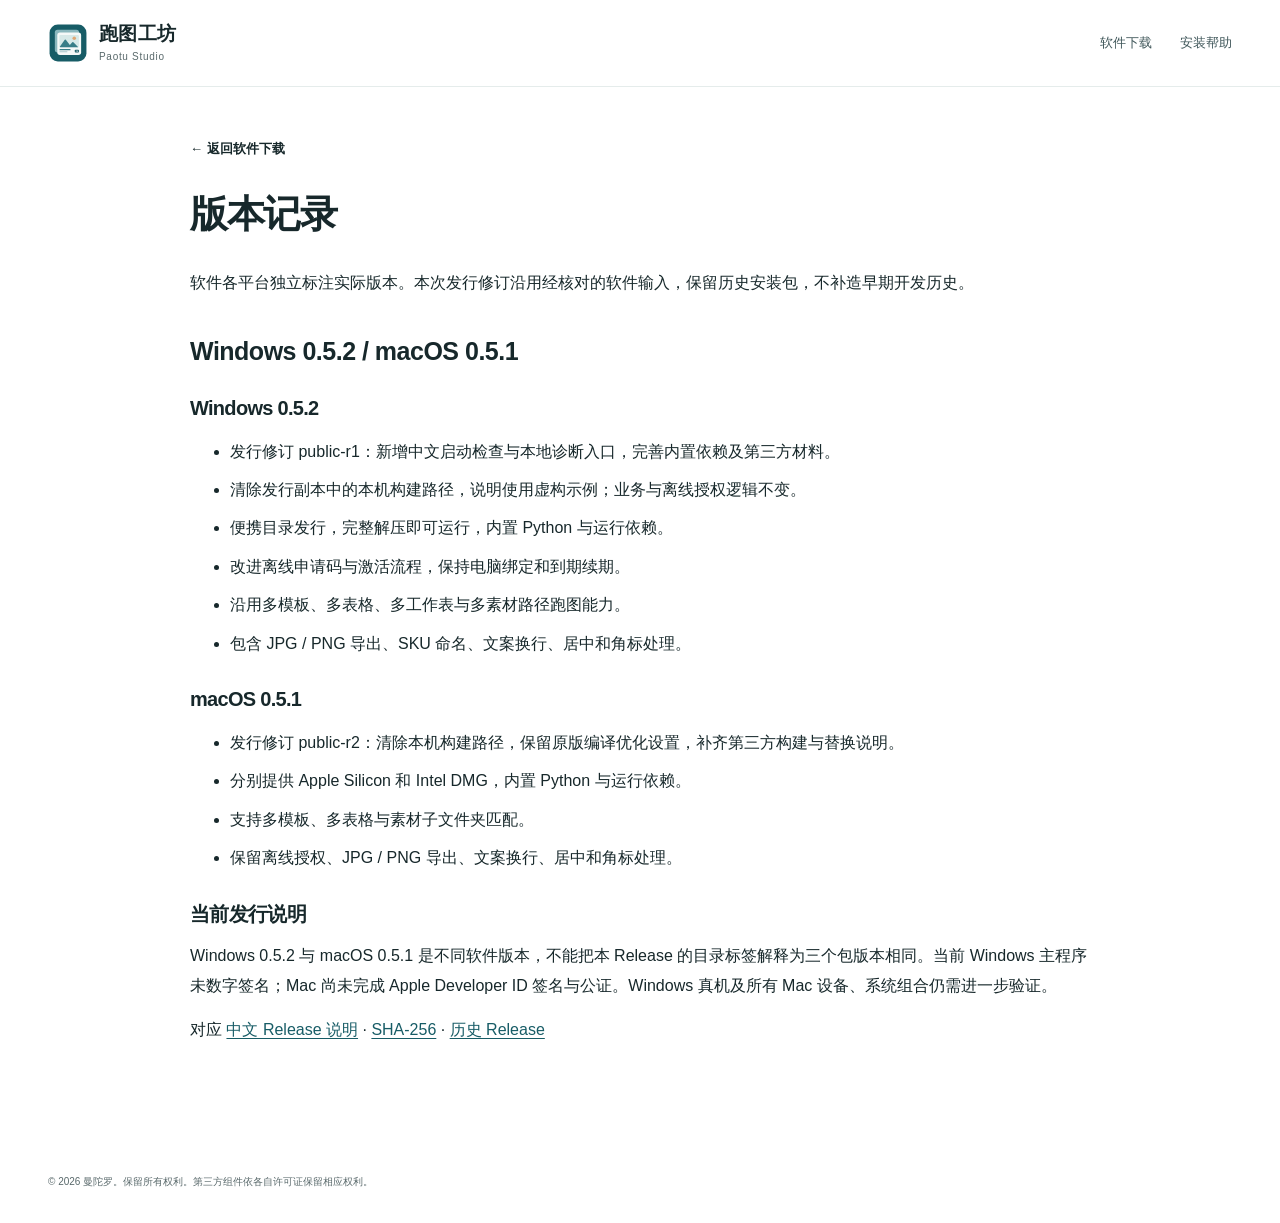
==== CHANGELOG.html @ bf4337fe "建立跑图工坊公开下载页与安装说明，记录各平台实际发行版本" ====
<!doctype html>
<html lang="zh-CN"><head><meta charset="UTF-8"><meta name="viewport" content="width=device-width, initial-scale=1"><title>版本记录 · 跑图工坊</title><link rel="icon" href="assets/logo.svg" type="image/svg+xml"><link rel="stylesheet" href="styles.css"><script src="app.js" defer></script></head>
<body><div class="preview-banner" id="preview-banner" hidden>本地发布预览 · 安装包下载入口待确认发布后上线。</div><a class="skip-link" href="#main">跳转到主要内容</a><header class="site-header"><div class="container header-inner"><a class="brand" href="index.html"><img src="assets/logo.svg" width="40" height="40" alt=""><span>跑图工坊 <small>Paotu Studio</small></span></a><nav aria-label="主导航"><a href="index.html#downloads">软件下载</a><a href="INSTALL.html">安装帮助</a></nav></div></header><main class="container document-page" id="main"><a class="text-link" href="index.html">← 返回软件下载</a><article><h1>版本记录</h1>
<p>软件各平台独立标注实际版本。本次发行修订沿用经核对的软件输入，保留历史安装包，不补造早期开发历史。</p>
<h2>Windows 0.5.2 / macOS 0.5.1</h2>
<h3>Windows 0.5.2</h3>
<ul>
<li>发行修订 public-r1：新增中文启动检查与本地诊断入口，完善内置依赖及第三方材料。</li>
<li>清除发行副本中的本机构建路径，说明使用虚构示例；业务与离线授权逻辑不变。</li>
<li>便携目录发行，完整解压即可运行，内置 Python 与运行依赖。</li>
<li>改进离线申请码与激活流程，保持电脑绑定和到期续期。</li>
<li>沿用多模板、多表格、多工作表与多素材路径跑图能力。</li>
<li>包含 JPG / PNG 导出、SKU 命名、文案换行、居中和角标处理。</li>
</ul>
<h3>macOS 0.5.1</h3>
<ul>
<li>发行修订 public-r2：清除本机构建路径，保留原版编译优化设置，补齐第三方构建与替换说明。</li>
<li>分别提供 Apple Silicon 和 Intel DMG，内置 Python 与运行依赖。</li>
<li>支持多模板、多表格与素材子文件夹匹配。</li>
<li>保留离线授权、JPG / PNG 导出、文案换行、居中和角标处理。</li>
</ul>
<h3>当前发行说明</h3>
<p>Windows 0.5.2 与 macOS 0.5.1 是不同软件版本，不能把本 Release 的目录标签解释为三个包版本相同。当前 Windows 主程序未数字签名；Mac 尚未完成 Apple Developer ID 签名与公证。Windows 真机及所有 Mac 设备、系统组合仍需进一步验证。</p>
<p>对应 <a href="release-notes/v0.5.2.md">中文 Release 说明</a> · <a href="checksums/v0.5.2-SHA256SUMS.txt">SHA-256</a> · <a href="https://github.com/zhangyj19841123-star/paotu-studio-downloads/releases">历史 Release</a></p></article></main><footer class="site-footer container"><p>© 2026 曼陀罗。保留所有权利。第三方组件依各自许可证保留相应权利。</p></footer></body></html>
---- styles.css ----
:root{color-scheme:light;--brand:#175c66;--brand-dark:#10464f;--ink:#17282b;--muted:#59696b;--line:#dbe4e3;--surface:#f4f7f6;--white:#fff;--soft:#e8f1ef;--radius:20px;--shadow:0 24px 80px rgba(24,66,67,.07)}
*{box-sizing:border-box}html{scroll-behavior:smooth;scroll-padding-top:104px}body{margin:0;font-family:-apple-system,BlinkMacSystemFont,"Segoe UI","PingFang SC","Hiragino Sans GB","Microsoft YaHei",sans-serif;color:var(--ink);background:var(--white);font-size:15px;line-height:1.7;-webkit-font-smoothing:antialiased}a{color:inherit;text-decoration:none}button,a,summary{-webkit-tap-highlight-color:transparent}a:focus-visible,summary:focus-visible{outline:3px solid #bd741f;outline-offset:5px;border-radius:4px}img,svg{display:block}button,input{font:inherit}h1,h2,h3,p{margin:0}h1,h2,h3{line-height:1.25;letter-spacing:-.035em}h1{font-size:clamp(48px,5.7vw,78px);font-weight:650}h2{font-size:clamp(29px,3.4vw,43px);font-weight:600}h3{font-weight:600}.container{width:min(1184px,calc(100% - 80px));margin-inline:auto}.skip-link{position:fixed;top:-70px;left:16px;z-index:99;padding:12px 20px;background:var(--brand);color:#fff}.skip-link:focus{top:12px}.preview-banner{background:#fff3d8;color:#694700;text-align:center;padding:9px 16px;font-size:13px}.preview-banner[hidden]{display:none}.site-header{background:rgba(255,255,255,.94);border-bottom:1px solid rgba(219,228,227,.7);position:sticky;top:0;z-index:10;backdrop-filter:blur(16px)}.header-inner{min-height:86px;display:flex;align-items:center;gap:32px}.brand{display:inline-flex;align-items:center;gap:11px;white-space:nowrap}.brand>span{font-size:19px;line-height:1.2;font-weight:650;letter-spacing:.02em}.brand small{display:block;font-size:10px;letter-spacing:.07em;font-weight:500;color:var(--muted);margin-top:5px}.header-inner nav{display:flex;gap:28px;margin-left:auto;font-size:13px;font-weight:500;color:#41585b}.header-inner nav a:hover,.text-link:hover,.file-meta a:hover,.footer-main a:hover{color:var(--brand);text-decoration:underline;text-underline-offset:5px}.header-download{font-size:13px;font-weight:600;border:1px solid var(--line);border-radius:999px;padding:9px 17px;display:flex;gap:20px;align-items:center}.header-download:hover{background:var(--soft);border-color:#afc7c7}.hero{display:grid;grid-template-columns:1fr 1.06fr;align-items:center;gap:56px;padding-block:100px 104px}.eyebrow{color:var(--brand);font-size:12px;letter-spacing:.12em;font-weight:650;margin-bottom:18px}.hero .eyebrow{display:flex;align-items:center;gap:8px}.status-dot{width:6px;height:6px;display:inline-block;background:var(--brand);border-radius:50%;flex-shrink:0}.hero-description{font-size:17px;line-height:1.9;margin-top:28px;color:var(--muted)}.hero-actions{display:flex;align-items:center;gap:26px;margin-top:30px}.button{display:inline-flex;align-items:center;justify-content:center;gap:26px;border-radius:10px;padding:14px 23px;font-size:14px;font-weight:600;min-height:50px;transition:background .15s,transform .15s}.button:hover{transform:translateY(-1px)}.primary{background:var(--brand);color:#fff}.primary:hover{background:var(--brand-dark)}.secondary{background:var(--soft);color:var(--brand)}.secondary:hover{background:#dce9e6}.text-link{font-size:13px;font-weight:600;display:inline-flex;gap:12px;align-items:center}.hero-footnote{font-size:11px;color:var(--muted);margin-top:23px}.workflow-visual{background:#fbfcfa;border-radius:24px;border:1px solid var(--line);box-shadow:var(--shadow);overflow:hidden;transform:rotate(-1deg)}.visual-top{height:56px;border-bottom:1px solid var(--line);display:flex;align-items:center;gap:14px;padding:0 22px;color:var(--muted);font-size:11px}.visual-dots{display:flex;gap:5px}.visual-dots i{width:6px;height:6px;background:#cdd8d4;border-radius:50%}.visual-badge{margin-left:auto;border:1px solid var(--line);border-radius:99px;padding:2px 8px;font-size:9px}.visual-board{position:relative;display:flex;align-items:center;gap:12px;min-height:285px;padding:30px 24px;background-image:radial-gradient(#cfdcd7 1px,transparent 1px);background-size:17px 17px}.source-stack{width:43%;z-index:1}.source-card{background:#fff;border:1px solid #dce5e0;box-shadow:0 4px 12px #203d3a05;display:flex;align-items:center;gap:9px;padding:13px 11px;border-radius:10px;margin:12px 0}.source-card strong{font-size:12px;font-weight:600;display:block}.source-card small{font-size:8px;color:var(--muted);white-space:nowrap;display:block;margin-top:2px}.source-icon{font-size:8px;font-weight:700;width:30px;height:34px;border-radius:5px;background:#eaf0f5;color:#395d74;display:flex;align-items:center;justify-content:center;flex-shrink:0}.sheet-source .source-icon{background:#e8f2e8;color:#426f4d}.asset-source .source-icon{background:#f6eee2;color:#91703e}.source-check{color:var(--brand);font-size:10px;margin-left:auto}.flow-connector{display:flex;align-items:center;flex:1;color:var(--brand)}.flow-connector span{height:1px;width:100%;background:#9fbab2}.flow-connector b{font-size:20px;font-weight:400;margin:0 1px}.output-stack{height:223px;width:39%;position:relative;margin-right:10px}.product-output{position:absolute;width:100%;height:100%;border-radius:9px;border:1px solid #cddcd3;box-shadow:0 7px 18px #1a413415}.output-back{background:#e2ebe0;transform:rotate(8deg) translate(8px,-3px)}.output-middle{background:#f0f1dd;transform:rotate(-4deg) translate(-6px,2px)}.output-front{background:linear-gradient(135deg,#f9f9e9,#eff1de);padding:14px 13px;transform:rotate(1deg);overflow:hidden}.example-label{font-size:7px;letter-spacing:.06em;color:#63756a}.sample-heading{margin-top:11px;position:relative;z-index:2}.sample-heading>span{display:block;font-size:20px;font-weight:650;letter-spacing:-.05em;color:#28473e;white-space:nowrap}.sample-heading>small{display:block;font-size:11px;letter-spacing:.24em;margin-top:3px;color:#617a69}.product-bottle{position:absolute;right:23px;bottom:31px;width:66px;height:92px;border-radius:7px 7px 13px 13px;background:linear-gradient(90deg,#d0ddd0,#edf4e5 32%,#d8e4d2 75%,#c7d7c4);border:1px solid #abbcac;box-shadow:14px 13px 18px #27402d1a;transform:rotate(8deg)}.product-bottle>i{position:absolute;height:23px;background:linear-gradient(90deg,#335e4b,#63866a 40%,#305542);left:9px;right:9px;top:-23px;border-radius:5px 5px 0 0;border:1px solid #45634c}.product-bottle>div{font-size:7px;text-align:center;padding:28px 0;color:#43614d;line-height:1.3}.product-bottle b,.product-bottle small{display:block;font-size:6px;font-weight:500}.product-bottle small{font-size:4px;margin-top:6px;letter-spacing:1px}.sample-bottom{position:absolute;bottom:11px;left:12px;right:12px;border-top:1px solid #c9d3be;padding-top:6px;display:flex;justify-content:space-between;font-size:6px;color:#6c7d67;letter-spacing:.07em}.visual-bottom{padding:14px 22px;border-top:1px solid var(--line);display:flex;align-items:center;gap:7px;font-size:9px;color:var(--muted);background:#fff}.visual-bottom>span:last-child{margin-left:auto;color:var(--brand);white-space:nowrap}.workflow-section{padding-block:86px;background:var(--surface);border-top:1px solid #e9efed;border-bottom:1px solid #e9efed}.section-heading{max-width:680px}.section-heading>p:last-child{font-size:15px;color:var(--muted);margin-top:18px}.steps{display:grid;grid-template-columns:repeat(3,1fr);gap:44px;padding:0;margin:48px 0 0;list-style:none;counter-reset:steps}.steps li{border-top:1px solid #cbd9d4;padding-top:18px}.step-number{color:#748b84;font-size:11px;font-weight:600}.steps h3{font-size:20px;margin-top:18px}.steps p{font-size:14px;line-height:1.9;color:var(--muted);margin-top:13px;max-width:290px}.detail-strip{margin-top:51px;padding-top:30px;border-top:1px solid var(--line);display:grid;grid-template-columns:repeat(3,1fr);gap:30px}.detail-strip>div{display:flex;gap:14px;align-items:flex-start}.detail-symbol{font-size:20px;color:var(--brand);min-width:28px;line-height:1.3}.detail-strip strong{display:block;font-size:12px;font-weight:600}.detail-strip p>span{display:block;color:var(--muted);font-size:11px;margin-top:4px;line-height:1.8}.download-section{padding-block:100px 83px}.download-grid{display:grid;grid-template-columns:repeat(3,1fr);gap:20px;margin-top:40px;align-items:stretch}.download-card{border:1px solid var(--line);border-radius:var(--radius);padding:28px 25px;background:#fff;display:flex;flex-direction:column}.download-card.featured{border-color:#aac7c4;box-shadow:0 4px 28px rgba(24,66,67,.04)}.platform-heading{display:flex;align-items:center;justify-content:space-between;margin-bottom:29px}.platform-heading svg{width:29px;height:29px;color:var(--brand)}.version-chip{font-size:10px;color:var(--brand);background:var(--soft);border-radius:99px;padding:4px 10px;font-weight:600}.download-card h3{font-size:24px;letter-spacing:-.03em}.download-card h3>span{font-size:17px;font-weight:500}.platform-subtitle{font-size:11px;color:var(--muted);margin-top:6px}.platform-description{font-size:13px;color:var(--muted);line-height:1.9;margin-top:22px;margin-bottom:25px}.download-button{width:100%;gap:12px;justify-content:space-between;padding-inline:17px;font-size:13px}.file-meta{display:flex;justify-content:space-between;flex-wrap:wrap;gap:4px;font-size:9px;color:var(--muted);margin-top:12px}.file-meta a{color:var(--brand)}.compatibility-note{font-size:10px;line-height:1.9;color:var(--muted);margin-top:21px;margin-bottom:17px;flex:1}.checksum{border-top:1px solid #e5ebe9;padding-top:13px}.checksum summary{font-size:10px;cursor:pointer;color:var(--brand);list-style:none}.checksum summary::before{content:"+";margin-right:7px}.checksum[open] summary::before{content:"−"}.checksum code{font-family:ui-monospace,SFMono-Regular,Consolas,monospace;overflow-wrap:anywhere;display:block;font-size:9px;line-height:1.8;margin-top:10px;color:var(--muted)}.download-note{margin-top:25px;color:var(--muted);font-size:11px;line-height:1.9}.release-section{border-top:1px solid var(--line);padding-block:60px 77px;display:grid;grid-template-columns:1fr 2fr;gap:60px}.release-heading h2{font-size:32px;margin-bottom:25px}.release-content{display:grid;grid-template-columns:140px 1fr;gap:22px;padding-top:4px}.release-tag{font-size:10px;color:var(--muted);line-height:1.7}.release-tag strong{display:block;font-size:22px;color:var(--brand);font-weight:550;margin-top:4px}.release-tag>span{display:block;margin-top:11px;font-size:11px}.release-content h3{font-size:18px;margin-bottom:18px}.release-content ul{padding-left:16px;margin:0;color:var(--muted);font-size:12px;line-height:1.9}.release-content li+li{margin-top:9px}.release-clarification{margin-block:16px;font-size:10px;color:var(--muted)}.help-section{background:var(--surface);padding-block:78px}.help-layout{display:grid;grid-template-columns:1fr 1.7fr;gap:90px}.help-intro>p:not(.eyebrow){font-size:13px;color:var(--muted);line-height:1.9;margin-top:22px;margin-bottom:23px}.help-questions>details{border-bottom:1px solid #d1ded9;padding-block:22px}.help-questions>details:first-child{border-top:1px solid #d1ded9}.help-questions summary{display:flex;justify-content:space-between;align-items:center;gap:20px;cursor:pointer;font-size:14px;font-weight:550;list-style:none;line-height:1.6}.help-questions summary::-webkit-details-marker,.checksum summary::-webkit-details-marker{display:none}.help-questions summary>span{font-size:21px;color:var(--brand);font-weight:400;transition:transform .15s}.help-questions details[open] summary>span{transform:rotate(45deg)}.help-questions details>div{padding-top:17px;font-size:12px;color:var(--muted);line-height:1.95;padding-right:21px}.help-questions details p+p{margin-top:12px}.site-footer{padding-block:43px 32px}.footer-main{display:flex;align-items:center;justify-content:space-between;margin-bottom:25px}.footer-main .brand>span{font-size:16px}.footer-main .brand small{font-size:9px}.footer-main>div{display:flex;gap:25px;font-size:11px;color:var(--muted)}.site-footer>p{font-size:10px;line-height:1.9;color:var(--muted);margin-top:5px}
@media(min-width:1440px){.hero{padding-block:115px 120px}}
@media(max-width:1100px){.container{width:calc(100% - 56px)}.hero{gap:35px;padding-block:78px 84px}.hero-description{font-size:15px}.hero-actions{gap:18px}.hero-actions .button{padding-inline:17px;gap:15px}.hero-footnote{font-size:10px}.visual-board{padding-inline:17px;gap:8px}.source-card{padding:11px 8px;gap:7px}.source-icon{width:26px;font-size:7px}.source-card strong{font-size:11px}.source-card small{font-size:7px}.sample-heading>span{font-size:17px}.sample-heading>small{font-size:9px}.visual-bottom{padding-inline:17px;font-size:8px}.download-card{padding:24px 21px}.download-card h3{font-size:21px}.download-card h3>span{font-size:15px}.download-button{font-size:12px}.file-meta{font-size:9px}.release-section{gap:36px;grid-template-columns:.85fr 2fr}.release-content{grid-template-columns:120px 1fr;gap:18px}.help-layout{gap:55px}.steps{gap:30px}}
@media(max-width:850px){.header-inner{min-height:76px;gap:20px}.header-inner nav{gap:18px;font-size:12px}.header-download{display:none}.hero{grid-template-columns:1fr;gap:47px;padding-block:58px 65px}.hero-copy{text-align:center}.hero .eyebrow{justify-content:center}h1{font-size:66px}.hero-description{font-size:17px}.hero-actions{justify-content:center;gap:28px}.hero-footnote{font-size:11px}.workflow-visual{width:min(560px,100%);margin:auto;transform:none}.visual-board{padding:30px 25px;min-height:285px}.source-card{padding:13px 11px;gap:9px}.source-icon{width:30px;font-size:8px}.source-card strong{font-size:12px}.source-card small{font-size:8px}.sample-heading>span{font-size:20px}.sample-heading>small{font-size:11px}.visual-bottom{padding:14px 22px;font-size:9px}.workflow-section{padding-block:63px}.steps{gap:25px}.steps h3{font-size:17px}.steps p{font-size:12px}.detail-strip{gap:20px}.detail-strip>div{gap:8px}.detail-symbol{min-width:24px}.detail-strip p>span{font-size:10px}.download-section{padding-block:67px 55px}.download-grid{grid-template-columns:1fr;gap:16px}.download-card{display:grid;grid-template-columns:1fr 1fr;column-gap:30px;padding:25px 28px}.platform-heading{grid-column:1;margin-bottom:20px}.download-card h3,.platform-subtitle,.platform-description{grid-column:1}.platform-description{margin:18px 0 0}.download-button{grid-column:2;grid-row:2/4;align-self:start;font-size:13px}.file-meta{grid-column:2;grid-row:4;align-self:start;font-size:10px;margin-top:10px}.compatibility-note{grid-column:1/3;font-size:11px;margin-block:24px 16px}.checksum{grid-column:1/3}.checksum summary{font-size:11px}.checksum code{font-size:10px}.release-section{grid-template-columns:1fr;gap:32px;padding-block:45px 55px}.release-heading{display:flex;align-items:center;flex-wrap:wrap;column-gap:20px}.release-heading .eyebrow{width:100%;margin-bottom:10px}.release-heading h2{margin:0}.release-heading>.text-link{margin-left:auto}.release-content{grid-template-columns:150px 1fr;gap:25px}.help-section{padding-block:56px}.help-layout{grid-template-columns:1fr;gap:32px}.help-intro h2 br,.help-intro>p br{display:none}.help-intro>p:not(.eyebrow){margin-top:15px;margin-bottom:14px}.help-questions summary{font-size:14px}.help-questions details>div{font-size:13px}}
@media(max-width:540px){.container{width:calc(100% - 40px)}.header-inner{min-height:72px;gap:12px}.brand{gap:8px}.brand img{width:34px;height:34px}.brand>span{font-size:16px}.brand small{font-size:8px}.header-inner nav{gap:16px;margin-left:auto;font-size:11px}.header-inner nav a:first-child{display:none}.hero{padding-block:43px 49px;gap:37px}.hero .eyebrow{font-size:10px;margin-bottom:18px}h1{font-size:51px}.hero-description{font-size:14px;line-height:1.9;margin-top:22px}.desktop-break{display:none}.hero-actions{gap:23px;margin-top:25px}.hero-actions .button{font-size:12px;padding:12px 17px;min-height:46px}.text-link{font-size:11px;gap:8px}.hero-footnote{font-size:9px;margin-top:19px}.workflow-visual{border-radius:17px}.visual-top{height:44px;padding-inline:14px;gap:9px;font-size:9px}.visual-badge{font-size:7px;padding:2px 6px}.visual-board{padding:19px 14px;gap:6px;min-height:225px}.source-stack{width:44%}.source-card{padding:10px 7px;gap:6px;margin:10px 0;border-radius:8px}.source-icon{font-size:6px;width:25px;height:29px}.source-card strong{font-size:9px}.source-card small{font-size:6px;letter-spacing:-.02em}.source-check{font-size:8px}.flow-connector b{font-size:15px}.output-stack{height:180px;margin-right:5px;width:39%}.output-front{padding:9px 9px}.example-label{font-size:6px}.sample-heading{margin-top:9px}.sample-heading>span{font-size:15px}.sample-heading>small{font-size:8px;margin-top:2px;letter-spacing:.2em}.product-bottle{width:51px;height:72px;right:18px;bottom:25px}.product-bottle>i{height:18px;top:-18px;left:7px;right:7px}.product-bottle>div{padding-top:22px;font-size:5px}.product-bottle b{font-size:4px}.product-bottle small{font-size:3px;margin-top:4px}.sample-bottom{font-size:4px;left:9px;right:9px;bottom:8px;padding-top:5px}.visual-bottom{padding:11px 14px;font-size:7px;gap:6px}.visual-bottom .status-dot{width:5px;height:5px}.visual-bottom>span:last-child{display:none}.workflow-section{padding-block:47px}.eyebrow{font-size:10px;margin-bottom:14px}h2{font-size:29px}.section-heading>p:last-child{font-size:13px;line-height:1.9;margin-top:14px}.steps{grid-template-columns:1fr;gap:24px;margin-top:31px}.steps li{display:grid;grid-template-columns:34px 1fr;column-gap:11px;padding-top:18px}.step-number{grid-row:1/3;margin-top:3px}.steps h3{margin:0;font-size:17px}.steps p{grid-column:2;margin-top:8px;max-width:none;font-size:13px}.detail-strip{grid-template-columns:1fr;margin-top:29px;padding-top:25px;gap:21px}.detail-strip>div{gap:13px}.detail-symbol{width:26px}.detail-strip strong{font-size:12px}.detail-strip p>span{font-size:11px;margin-top:2px}.download-section{padding-block:47px 39px}.download-grid{margin-top:28px}.download-card{display:flex;padding:24px;border-radius:16px}.platform-heading{margin-bottom:20px}.platform-heading svg{width:27px;height:27px}.version-chip{font-size:10px}.download-card h3{font-size:24px}.download-card h3>span{font-size:18px}.platform-subtitle{font-size:12px}.platform-description{font-size:13px;margin:19px 0 20px}.file-meta{font-size:10px;margin-top:11px}.compatibility-note{font-size:11px;margin-top:19px}.download-note{font-size:10px;margin-top:21px}.release-section{padding-block:34px 43px;gap:29px}.release-heading h2{font-size:27px}.release-heading>.text-link{font-size:11px}.release-content{grid-template-columns:1fr;gap:22px}.release-tag{display:flex;align-items:center;gap:12px;flex-wrap:wrap}.release-tag strong{font-size:20px;margin:0}.release-tag>span{font-size:10px;margin:0 0 0 auto;line-height:1.6}.release-content h3{font-size:17px;margin-bottom:14px}.release-content ul{font-size:12px}.help-section{padding-block:42px}.help-layout{gap:27px}.help-intro>p:not(.eyebrow){font-size:12px}.help-questions>details{padding-block:20px}.help-questions summary{font-size:13px;gap:18px}.help-questions details>div{font-size:12px;padding-right:0}.site-footer{padding-block:31px 26px}.footer-main{gap:24px;align-items:flex-start;margin-bottom:22px}.footer-main>div{font-size:10px;gap:9px;flex-direction:column;align-items:flex-end}.site-footer>p{font-size:9px}.preview-banner{font-size:11px}}
@media(prefers-reduced-motion:reduce){html{scroll-behavior:auto}*,*::before,*::after{transition:none!important}}
.document-page{max-width:900px;padding-block:48px 64px}.document-page article{margin-top:30px;font-size:16px;line-height:1.9}.document-page h1{font-size:38px;margin-bottom:30px}.document-page h2{font-size:25px;letter-spacing:-.02em;margin-top:38px;margin-bottom:16px}.document-page h3{font-size:20px;margin-top:28px}.document-page p{margin-block:14px}.document-page li+li{margin-top:8px}.document-page article a{color:var(--brand);text-decoration:underline;text-underline-offset:3px;overflow-wrap:anywhere}.document-page code{font-family:ui-monospace,SFMono-Regular,Consolas,monospace;font-size:.9em;overflow-wrap:anywhere}.document-page pre{padding:20px;background:var(--surface);border:1px solid var(--line);border-radius:10px;overflow-x:auto;line-height:1.7}.document-table{overflow-x:auto;border:1px solid var(--line);border-radius:10px;margin-block:22px}.document-table table{border-collapse:collapse;min-width:560px;width:100%;font-size:14px;line-height:1.8}.document-table th,.document-table td{text-align:left;padding:12px 16px;border-bottom:1px solid var(--line);vertical-align:top}.document-table th{background:var(--surface);font-weight:600}.document-table tr:last-child td{border-bottom:0}@media(max-width:540px){.document-page{padding-block:30px 40px}.document-page h1{font-size:29px}.document-page h2{font-size:23px}.document-page article{font-size:15px}.document-page pre{padding:14px;font-size:12px}}
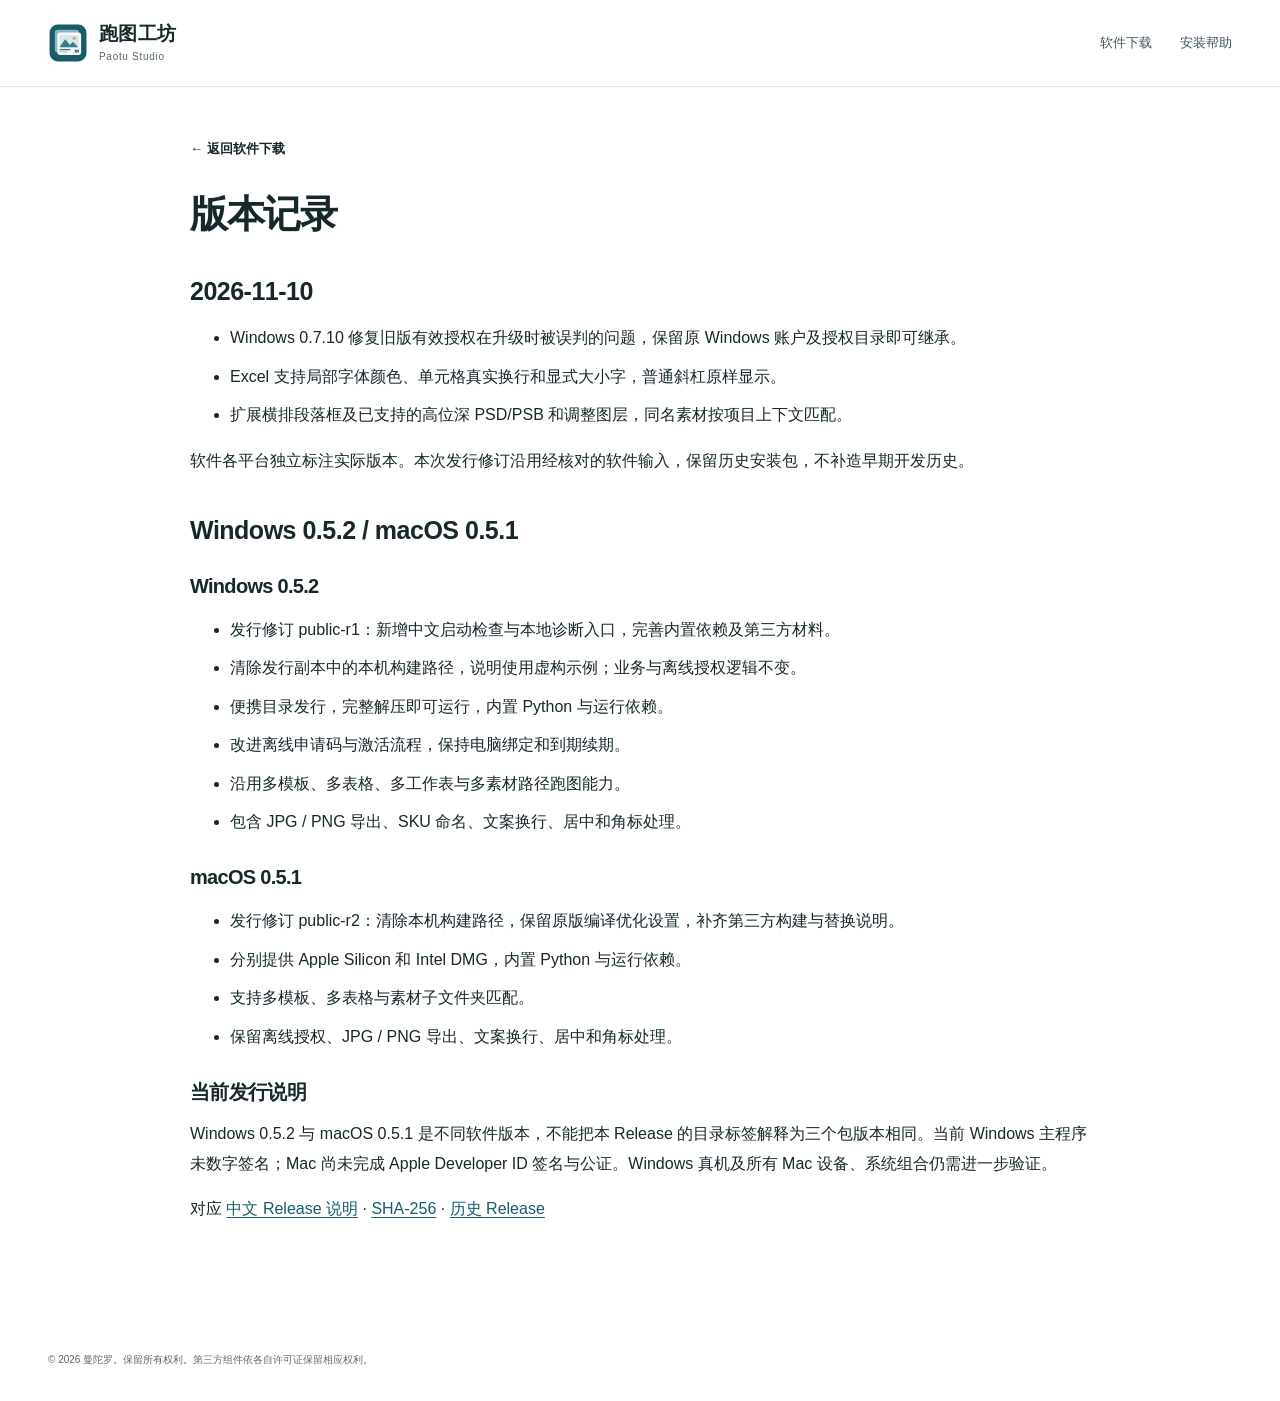
==== commit d36a8c0a: "更新跑图工坊 Mac 与 Windows 公开下载" ====
--- a/CHANGELOG.html
+++ b/CHANGELOG.html
@@ -1,6 +1,6 @@
 <!doctype html>
 <html lang="zh-CN"><head><meta charset="UTF-8"><meta name="viewport" content="width=device-width, initial-scale=1"><title>版本记录 · 跑图工坊</title><link rel="icon" href="assets/logo.svg" type="image/svg+xml"><link rel="stylesheet" href="styles.css"><script src="app.js" defer></script></head>
-<body><div class="preview-banner" id="preview-banner" hidden>本地发布预览 · 安装包下载入口待确认发布后上线。</div><a class="skip-link" href="#main">跳转到主要内容</a><header class="site-header"><div class="container header-inner"><a class="brand" href="index.html"><img src="assets/logo.svg" width="40" height="40" alt=""><span>跑图工坊 <small>Paotu Studio</small></span></a><nav aria-label="主导航"><a href="index.html#downloads">软件下载</a><a href="INSTALL.html">安装帮助</a></nav></div></header><main class="container document-page" id="main"><a class="text-link" href="index.html">← 返回软件下载</a><article><h1>版本记录</h1>
+<body><div class="preview-banner" id="preview-banner" hidden>本地发布预览 · 安装包下载入口待确认发布后上线。</div><a class="skip-link" href="#main">跳转到主要内容</a><header class="site-header"><div class="container header-inner"><a class="brand" href="index.html"><img src="assets/logo.svg" width="40" height="40" alt=""><span>跑图工坊 <small>Paotu Studio</small></span></a><nav aria-label="主导航"><a href="index.html#downloads">软件下载</a><a href="INSTALL.html">安装帮助</a></nav></div></header><main class="container document-page" id="main"><a class="text-link" href="index.html">← 返回软件下载</a><article><h1>版本记录</h1><section><h2>2026-11-10</h2><ul><li>Windows 0.7.10 修复旧版有效授权在升级时被误判的问题，保留原 Windows 账户及授权目录即可继承。</li><li>Excel 支持局部字体颜色、单元格真实换行和显式大小字，普通斜杠原样显示。</li><li>扩展横排段落框及已支持的高位深 PSD/PSB 和调整图层，同名素材按项目上下文匹配。</li></ul></section>
 <p>软件各平台独立标注实际版本。本次发行修订沿用经核对的软件输入，保留历史安装包，不补造早期开发历史。</p>
 <h2>Windows 0.5.2 / macOS 0.5.1</h2>
 <h3>Windows 0.5.2</h3>
--- a/styles.css
+++ b/styles.css
@@ -1,8 +1,28 @@
 :root{color-scheme:light;--brand:#175c66;--brand-dark:#10464f;--ink:#17282b;--muted:#59696b;--line:#dbe4e3;--surface:#f4f7f6;--white:#fff;--soft:#e8f1ef;--radius:20px;--shadow:0 24px 80px rgba(24,66,67,.07)}
-*{box-sizing:border-box}html{scroll-behavior:smooth;scroll-padding-top:104px}body{margin:0;font-family:-apple-system,BlinkMacSystemFont,"Segoe UI","PingFang SC","Hiragino Sans GB","Microsoft YaHei",sans-serif;color:var(--ink);background:var(--white);font-size:15px;line-height:1.7;-webkit-font-smoothing:antialiased}a{color:inherit;text-decoration:none}button,a,summary{-webkit-tap-highlight-color:transparent}a:focus-visible,summary:focus-visible{outline:3px solid #bd741f;outline-offset:5px;border-radius:4px}img,svg{display:block}button,input{font:inherit}h1,h2,h3,p{margin:0}h1,h2,h3{line-height:1.25;letter-spacing:-.035em}h1{font-size:clamp(48px,5.7vw,78px);font-weight:650}h2{font-size:clamp(29px,3.4vw,43px);font-weight:600}h3{font-weight:600}.container{width:min(1184px,calc(100% - 80px));margin-inline:auto}.skip-link{position:fixed;top:-70px;left:16px;z-index:99;padding:12px 20px;background:var(--brand);color:#fff}.skip-link:focus{top:12px}.preview-banner{background:#fff3d8;color:#694700;text-align:center;padding:9px 16px;font-size:13px}.preview-banner[hidden]{display:none}.site-header{background:rgba(255,255,255,.94);border-bottom:1px solid rgba(219,228,227,.7);position:sticky;top:0;z-index:10;backdrop-filter:blur(16px)}.header-inner{min-height:86px;display:flex;align-items:center;gap:32px}.brand{display:inline-flex;align-items:center;gap:11px;white-space:nowrap}.brand>span{font-size:19px;line-height:1.2;font-weight:650;letter-spacing:.02em}.brand small{display:block;font-size:10px;letter-spacing:.07em;font-weight:500;color:var(--muted);margin-top:5px}.header-inner nav{display:flex;gap:28px;margin-left:auto;font-size:13px;font-weight:500;color:#41585b}.header-inner nav a:hover,.text-link:hover,.file-meta a:hover,.footer-main a:hover{color:var(--brand);text-decoration:underline;text-underline-offset:5px}.header-download{font-size:13px;font-weight:600;border:1px solid var(--line);border-radius:999px;padding:9px 17px;display:flex;gap:20px;align-items:center}.header-download:hover{background:var(--soft);border-color:#afc7c7}.hero{display:grid;grid-template-columns:1fr 1.06fr;align-items:center;gap:56px;padding-block:100px 104px}.eyebrow{color:var(--brand);font-size:12px;letter-spacing:.12em;font-weight:650;margin-bottom:18px}.hero .eyebrow{display:flex;align-items:center;gap:8px}.status-dot{width:6px;height:6px;display:inline-block;background:var(--brand);border-radius:50%;flex-shrink:0}.hero-description{font-size:17px;line-height:1.9;margin-top:28px;color:var(--muted)}.hero-actions{display:flex;align-items:center;gap:26px;margin-top:30px}.button{display:inline-flex;align-items:center;justify-content:center;gap:26px;border-radius:10px;padding:14px 23px;font-size:14px;font-weight:600;min-height:50px;transition:background .15s,transform .15s}.button:hover{transform:translateY(-1px)}.primary{background:var(--brand);color:#fff}.primary:hover{background:var(--brand-dark)}.secondary{background:var(--soft);color:var(--brand)}.secondary:hover{background:#dce9e6}.text-link{font-size:13px;font-weight:600;display:inline-flex;gap:12px;align-items:center}.hero-footnote{font-size:11px;color:var(--muted);margin-top:23px}.workflow-visual{background:#fbfcfa;border-radius:24px;border:1px solid var(--line);box-shadow:var(--shadow);overflow:hidden;transform:rotate(-1deg)}.visual-top{height:56px;border-bottom:1px solid var(--line);display:flex;align-items:center;gap:14px;padding:0 22px;color:var(--muted);font-size:11px}.visual-dots{display:flex;gap:5px}.visual-dots i{width:6px;height:6px;background:#cdd8d4;border-radius:50%}.visual-badge{margin-left:auto;border:1px solid var(--line);border-radius:99px;padding:2px 8px;font-size:9px}.visual-board{position:relative;display:flex;align-items:center;gap:12px;min-height:285px;padding:30px 24px;background-image:radial-gradient(#cfdcd7 1px,transparent 1px);background-size:17px 17px}.source-stack{width:43%;z-index:1}.source-card{background:#fff;border:1px solid #dce5e0;box-shadow:0 4px 12px #203d3a05;display:flex;align-items:center;gap:9px;padding:13px 11px;border-radius:10px;margin:12px 0}.source-card strong{font-size:12px;font-weight:600;display:block}.source-card small{font-size:8px;color:var(--muted);white-space:nowrap;display:block;margin-top:2px}.source-icon{font-size:8px;font-weight:700;width:30px;height:34px;border-radius:5px;background:#eaf0f5;color:#395d74;display:flex;align-items:center;justify-content:center;flex-shrink:0}.sheet-source .source-icon{background:#e8f2e8;color:#426f4d}.asset-source .source-icon{background:#f6eee2;color:#91703e}.source-check{color:var(--brand);font-size:10px;margin-left:auto}.flow-connector{display:flex;align-items:center;flex:1;color:var(--brand)}.flow-connector span{height:1px;width:100%;background:#9fbab2}.flow-connector b{font-size:20px;font-weight:400;margin:0 1px}.output-stack{height:223px;width:39%;position:relative;margin-right:10px}.product-output{position:absolute;width:100%;height:100%;border-radius:9px;border:1px solid #cddcd3;box-shadow:0 7px 18px #1a413415}.output-back{background:#e2ebe0;transform:rotate(8deg) translate(8px,-3px)}.output-middle{background:#f0f1dd;transform:rotate(-4deg) translate(-6px,2px)}.output-front{background:linear-gradient(135deg,#f9f9e9,#eff1de);padding:14px 13px;transform:rotate(1deg);overflow:hidden}.example-label{font-size:7px;letter-spacing:.06em;color:#63756a}.sample-heading{margin-top:11px;position:relative;z-index:2}.sample-heading>span{display:block;font-size:20px;font-weight:650;letter-spacing:-.05em;color:#28473e;white-space:nowrap}.sample-heading>small{display:block;font-size:11px;letter-spacing:.24em;margin-top:3px;color:#617a69}.product-bottle{position:absolute;right:23px;bottom:31px;width:66px;height:92px;border-radius:7px 7px 13px 13px;background:linear-gradient(90deg,#d0ddd0,#edf4e5 32%,#d8e4d2 75%,#c7d7c4);border:1px solid #abbcac;box-shadow:14px 13px 18px #27402d1a;transform:rotate(8deg)}.product-bottle>i{position:absolute;height:23px;background:linear-gradient(90deg,#335e4b,#63866a 40%,#305542);left:9px;right:9px;top:-23px;border-radius:5px 5px 0 0;border:1px solid #45634c}.product-bottle>div{font-size:7px;text-align:center;padding:28px 0;color:#43614d;line-height:1.3}.product-bottle b,.product-bottle small{display:block;font-size:6px;font-weight:500}.product-bottle small{font-size:4px;margin-top:6px;letter-spacing:1px}.sample-bottom{position:absolute;bottom:11px;left:12px;right:12px;border-top:1px solid #c9d3be;padding-top:6px;display:flex;justify-content:space-between;font-size:6px;color:#6c7d67;letter-spacing:.07em}.visual-bottom{padding:14px 22px;border-top:1px solid var(--line);display:flex;align-items:center;gap:7px;font-size:9px;color:var(--muted);background:#fff}.visual-bottom>span:last-child{margin-left:auto;color:var(--brand);white-space:nowrap}.workflow-section{padding-block:86px;background:var(--surface);border-top:1px solid #e9efed;border-bottom:1px solid #e9efed}.section-heading{max-width:680px}.section-heading>p:last-child{font-size:15px;color:var(--muted);margin-top:18px}.steps{display:grid;grid-template-columns:repeat(3,1fr);gap:44px;padding:0;margin:48px 0 0;list-style:none;counter-reset:steps}.steps li{border-top:1px solid #cbd9d4;padding-top:18px}.step-number{color:#748b84;font-size:11px;font-weight:600}.steps h3{font-size:20px;margin-top:18px}.steps p{font-size:14px;line-height:1.9;color:var(--muted);margin-top:13px;max-width:290px}.detail-strip{margin-top:51px;padding-top:30px;border-top:1px solid var(--line);display:grid;grid-template-columns:repeat(3,1fr);gap:30px}.detail-strip>div{display:flex;gap:14px;align-items:flex-start}.detail-symbol{font-size:20px;color:var(--brand);min-width:28px;line-height:1.3}.detail-strip strong{display:block;font-size:12px;font-weight:600}.detail-strip p>span{display:block;color:var(--muted);font-size:11px;margin-top:4px;line-height:1.8}.download-section{padding-block:100px 83px}.download-grid{display:grid;grid-template-columns:repeat(3,1fr);gap:20px;margin-top:40px;align-items:stretch}.download-card{border:1px solid var(--line);border-radius:var(--radius);padding:28px 25px;background:#fff;display:flex;flex-direction:column}.download-card.featured{border-color:#aac7c4;box-shadow:0 4px 28px rgba(24,66,67,.04)}.platform-heading{display:flex;align-items:center;justify-content:space-between;margin-bottom:29px}.platform-heading svg{width:29px;height:29px;color:var(--brand)}.version-chip{font-size:10px;color:var(--brand);background:var(--soft);border-radius:99px;padding:4px 10px;font-weight:600}.download-card h3{font-size:24px;letter-spacing:-.03em}.download-card h3>span{font-size:17px;font-weight:500}.platform-subtitle{font-size:11px;color:var(--muted);margin-top:6px}.platform-description{font-size:13px;color:var(--muted);line-height:1.9;margin-top:22px;margin-bottom:25px}.download-button{width:100%;gap:12px;justify-content:space-between;padding-inline:17px;font-size:13px}.file-meta{display:flex;justify-content:space-between;flex-wrap:wrap;gap:4px;font-size:9px;color:var(--muted);margin-top:12px}.file-meta a{color:var(--brand)}.compatibility-note{font-size:10px;line-height:1.9;color:var(--muted);margin-top:21px;margin-bottom:17px;flex:1}.checksum{border-top:1px solid #e5ebe9;padding-top:13px}.checksum summary{font-size:10px;cursor:pointer;color:var(--brand);list-style:none}.checksum summary::before{content:"+";margin-right:7px}.checksum[open] summary::before{content:"−"}.checksum code{font-family:ui-monospace,SFMono-Regular,Consolas,monospace;overflow-wrap:anywhere;display:block;font-size:9px;line-height:1.8;margin-top:10px;color:var(--muted)}.download-note{margin-top:25px;color:var(--muted);font-size:11px;line-height:1.9}.release-section{border-top:1px solid var(--line);padding-block:60px 77px;display:grid;grid-template-columns:1fr 2fr;gap:60px}.release-heading h2{font-size:32px;margin-bottom:25px}.release-content{display:grid;grid-template-columns:140px 1fr;gap:22px;padding-top:4px}.release-tag{font-size:10px;color:var(--muted);line-height:1.7}.release-tag strong{display:block;font-size:22px;color:var(--brand);font-weight:550;margin-top:4px}.release-tag>span{display:block;margin-top:11px;font-size:11px}.release-content h3{font-size:18px;margin-bottom:18px}.release-content ul{padding-left:16px;margin:0;color:var(--muted);font-size:12px;line-height:1.9}.release-content li+li{margin-top:9px}.release-clarification{margin-block:16px;font-size:10px;color:var(--muted)}.help-section{background:var(--surface);padding-block:78px}.help-layout{display:grid;grid-template-columns:1fr 1.7fr;gap:90px}.help-intro>p:not(.eyebrow){font-size:13px;color:var(--muted);line-height:1.9;margin-top:22px;margin-bottom:23px}.help-questions>details{border-bottom:1px solid #d1ded9;padding-block:22px}.help-questions>details:first-child{border-top:1px solid #d1ded9}.help-questions summary{display:flex;justify-content:space-between;align-items:center;gap:20px;cursor:pointer;font-size:14px;font-weight:550;list-style:none;line-height:1.6}.help-questions summary::-webkit-details-marker,.checksum summary::-webkit-details-marker{display:none}.help-questions summary>span{font-size:21px;color:var(--brand);font-weight:400;transition:transform .15s}.help-questions details[open] summary>span{transform:rotate(45deg)}.help-questions details>div{padding-top:17px;font-size:12px;color:var(--muted);line-height:1.95;padding-right:21px}.help-questions details p+p{margin-top:12px}.site-footer{padding-block:43px 32px}.footer-main{display:flex;align-items:center;justify-content:space-between;margin-bottom:25px}.footer-main .brand>span{font-size:16px}.footer-main .brand small{font-size:9px}.footer-main>div{display:flex;gap:25px;font-size:11px;color:var(--muted)}.site-footer>p{font-size:10px;line-height:1.9;color:var(--muted);margin-top:5px}
+*{box-sizing:border-box}html{scroll-behavior:smooth;scroll-padding-top:104px}body{margin:0;font-family:-apple-system,BlinkMacSystemFont,"Segoe UI","PingFang SC","Hiragino Sans GB","Microsoft YaHei",sans-serif;color:var(--ink);background:var(--white);font-size:15px;line-height:1.7;-webkit-font-smoothing:antialiased}a{color:inherit;text-decoration:none}button,a,summary{-webkit-tap-highlight-color:transparent}a:focus-visible,summary:focus-visible{outline:3px solid #bd741f;outline-offset:5px;border-radius:4px}img,svg{display:block}button,input{font:inherit}h1,h2,h3,p{margin:0}h1,h2,h3{line-height:1.25;letter-spacing:-.035em}h1{font-size:clamp(48px,5.7vw,78px);font-weight:650}h2{font-size:clamp(29px,3.4vw,43px);font-weight:600}h3{font-weight:600}.container{width:min(1184px,calc(100% - 80px));margin-inline:auto}.skip-link{position:fixed;top:-70px;left:16px;z-index:99;padding:12px 20px;background:var(--brand);color:#fff}.skip-link:focus{top:12px}.preview-banner{background:#fff3d8;color:#694700;text-align:center;padding:9px 16px;font-size:13px}.preview-banner[hidden]{display:none}.site-header{background:rgba(255,255,255,.94);border-bottom:1px solid rgba(219,228,227,.7);position:sticky;top:0;z-index:10;backdrop-filter:blur(16px)}.header-inner{min-height:86px;display:flex;align-items:center;gap:32px}.brand{display:inline-flex;align-items:center;gap:11px;white-space:nowrap}.brand>span{font-size:19px;line-height:1.2;font-weight:650;letter-spacing:.02em}.brand small{display:block;font-size:10px;letter-spacing:.07em;font-weight:500;color:var(--muted);margin-top:5px}.header-inner nav{display:flex;gap:28px;margin-left:auto;font-size:13px;font-weight:500;color:#41585b}.header-inner nav a:hover,.text-link:hover,.file-meta a:hover,.footer-main a:hover{color:var(--brand);text-decoration:underline;text-underline-offset:5px}.header-download{font-size:13px;font-weight:600;border:1px solid var(--line);border-radius:999px;padding:9px 17px;display:flex;gap:20px;align-items:center}.header-download:hover{background:var(--soft);border-color:#afc7c7}.hero{display:grid;grid-template-columns:1fr 1.06fr;align-items:center;gap:56px;padding-block:100px 104px}.eyebrow{color:var(--brand);font-size:12px;letter-spacing:.12em;font-weight:650;margin-bottom:18px}.hero .eyebrow{display:flex;align-items:center;gap:8px}.status-dot{width:6px;height:6px;display:inline-block;background:var(--brand);border-radius:50%;flex-shrink:0}.hero-description{font-size:17px;line-height:1.9;margin-top:28px;color:var(--muted)}.hero-actions{display:flex;align-items:center;gap:26px;margin-top:30px}.button{display:inline-flex;align-items:center;justify-content:center;gap:26px;border-radius:10px;padding:14px 23px;font-size:14px;font-weight:600;min-height:50px;transition:background .15s,transform .15s}.button:hover{transform:translateY(-1px)}.primary{background:var(--brand);color:#fff}.primary:hover{background:var(--brand-dark)}.secondary{background:var(--soft);color:var(--brand)}.secondary:hover{background:#dce9e6}.text-link{font-size:13px;font-weight:600;display:inline-flex;gap:12px;align-items:center}.hero-footnote{font-size:11px;color:var(--muted);margin-top:23px}.workflow-visual{background:#fbfcfa;border-radius:24px;border:1px solid var(--line);box-shadow:var(--shadow);overflow:hidden;transform:rotate(-1deg)}.visual-top{height:56px;border-bottom:1px solid var(--line);display:flex;align-items:center;gap:14px;padding:0 22px;color:var(--muted);font-size:11px}.visual-dots{display:flex;gap:5px}.visual-dots i{width:6px;height:6px;background:#cdd8d4;border-radius:50%}.visual-badge{margin-left:auto;border:1px solid var(--line);border-radius:99px;padding:2px 8px;font-size:9px}.visual-board{position:relative;display:flex;align-items:center;gap:12px;min-height:285px;padding:30px 24px;background-image:radial-gradient(#cfdcd7 1px,transparent 1px);background-size:17px 17px}.source-stack{width:43%;z-index:1}.source-card{background:#fff;border:1px solid #dce5e0;box-shadow:0 4px 12px #203d3a05;display:flex;align-items:center;gap:9px;padding:13px 11px;border-radius:10px;margin:12px 0}.source-card strong{font-size:12px;font-weight:600;display:block}.source-card small{font-size:8px;color:var(--muted);white-space:nowrap;display:block;margin-top:2px}.source-icon{font-size:8px;font-weight:700;width:30px;height:34px;border-radius:5px;background:#eaf0f5;color:#395d74;display:flex;align-items:center;justify-content:center;flex-shrink:0}.sheet-source .source-icon{background:#e8f2e8;color:#426f4d}.asset-source .source-icon{background:#f6eee2;color:#91703e}.source-check{color:var(--brand);font-size:10px;margin-left:auto}.flow-connector{display:flex;align-items:center;flex:1;color:var(--brand)}.flow-connector span{height:1px;width:100%;background:#9fbab2}.flow-connector b{font-size:20px;font-weight:400;margin:0 1px}.output-stack{height:223px;width:39%;position:relative;margin-right:10px}.product-output{position:absolute;width:100%;height:100%;border-radius:9px;border:1px solid #cddcd3;box-shadow:0 7px 18px #1a413415}.output-back{background:#e2ebe0;transform:rotate(8deg) translate(8px,-3px)}.output-middle{background:#f0f1dd;transform:rotate(-4deg) translate(-6px,2px)}.output-front{background:linear-gradient(135deg,#f9f9e9,#eff1de);padding:14px 13px;transform:rotate(1deg);overflow:hidden}.example-label{font-size:7px;letter-spacing:.06em;color:#63756a}.sample-heading{margin-top:11px;position:relative;z-index:2}.sample-heading>span{display:block;font-size:20px;font-weight:650;letter-spacing:-.05em;color:#28473e;white-space:nowrap}.sample-heading>small{display:block;font-size:11px;letter-spacing:.24em;margin-top:3px;color:#617a69}.product-bottle{position:absolute;right:23px;bottom:31px;width:66px;height:92px;border-radius:7px 7px 13px 13px;background:linear-gradient(90deg,#d0ddd0,#edf4e5 32%,#d8e4d2 75%,#c7d7c4);border:1px solid #abbcac;box-shadow:14px 13px 18px #27402d1a;transform:rotate(8deg)}.product-bottle>i{position:absolute;height:23px;background:linear-gradient(90deg,#335e4b,#63866a 40%,#305542);left:9px;right:9px;top:-23px;border-radius:5px 5px 0 0;border:1px solid #45634c}.product-bottle>div{font-size:7px;text-align:center;padding:28px 0;color:#43614d;line-height:1.3}.product-bottle b,.product-bottle small{display:block;font-size:6px;font-weight:500}.product-bottle small{font-size:4px;margin-top:6px;letter-spacing:1px}.sample-bottom{position:absolute;bottom:11px;left:12px;right:12px;border-top:1px solid #c9d3be;padding-top:6px;display:flex;justify-content:space-between;font-size:6px;color:#6c7d67;letter-spacing:.07em}.visual-bottom{padding:14px 22px;border-top:1px solid var(--line);display:flex;align-items:center;gap:7px;font-size:9px;color:var(--muted);background:#fff}.visual-bottom>span:last-child{margin-left:auto;color:var(--brand);white-space:nowrap}.workflow-section{padding-block:86px;background:var(--surface);border-top:1px solid #e9efed;border-bottom:1px solid #e9efed}.section-heading{max-width:680px}.section-heading>p:last-child{font-size:15px;color:var(--muted);margin-top:18px}.steps{display:grid;grid-template-columns:repeat(3,1fr);gap:44px;padding:0;margin:48px 0 0;list-style:none;counter-reset:steps}.steps li{border-top:1px solid #cbd9d4;padding-top:18px}.step-number{color:#748b84;font-size:11px;font-weight:600}.steps h3{font-size:20px;margin-top:18px}.steps p{font-size:14px;line-height:1.9;color:var(--muted);margin-top:13px;max-width:290px}.detail-strip{margin-top:51px;padding-top:30px;border-top:1px solid var(--line);display:grid;grid-template-columns:repeat(3,1fr);gap:30px}.detail-strip>div{display:flex;gap:14px;align-items:flex-start}.detail-symbol{font-size:20px;color:var(--brand);min-width:28px;line-height:1.3}.detail-strip strong{display:block;font-size:12px;font-weight:600}.detail-strip p>span{display:block;color:var(--muted);font-size:11px;margin-top:4px;line-height:1.8}.download-section{padding-block:100px 83px}.download-grid{display:grid;grid-template-columns:repeat(3,1fr);gap:20px;margin-top:40px;align-items:stretch}.download-card{border:1px solid var(--line);border-radius:var(--radius);padding:28px 25px;background:#fff;display:flex;flex-direction:column}.download-card{transition:border-color .2s ease,box-shadow .2s ease,transform .2s ease}.platform-heading{display:flex;align-items:center;justify-content:space-between;margin-bottom:29px}.platform-heading svg{width:29px;height:29px;color:var(--brand)}.version-chip{font-size:10px;color:var(--brand);background:var(--soft);border-radius:99px;padding:4px 10px;font-weight:600}.download-card h3{font-size:24px;letter-spacing:-.03em}.download-card h3>span{font-size:17px;font-weight:500}.platform-subtitle{font-size:11px;color:var(--muted);margin-top:6px}.platform-description{font-size:13px;color:var(--muted);line-height:1.9;margin-top:22px;margin-bottom:25px}.download-button{width:100%;gap:12px;justify-content:space-between;padding-inline:17px;font-size:13px}.file-meta{display:flex;justify-content:space-between;flex-wrap:wrap;gap:4px;font-size:9px;color:var(--muted);margin-top:12px}.file-meta a{color:var(--brand)}.compatibility-note{font-size:10px;line-height:1.9;color:var(--muted);margin-top:21px;margin-bottom:17px;flex:1}.checksum{border-top:1px solid #e5ebe9;padding-top:13px}.checksum summary{font-size:10px;cursor:pointer;color:var(--brand);list-style:none}.checksum summary::before{content:"+";margin-right:7px}.checksum[open] summary::before{content:"−"}.checksum code{font-family:ui-monospace,SFMono-Regular,Consolas,monospace;overflow-wrap:anywhere;display:block;font-size:9px;line-height:1.8;margin-top:10px;color:var(--muted)}.download-note{margin-top:25px;color:var(--muted);font-size:11px;line-height:1.9}.release-section{border-top:1px solid var(--line);padding-block:60px 77px;display:grid;grid-template-columns:1fr 2fr;gap:60px}.release-heading h2{font-size:32px;margin-bottom:25px}.release-content{display:grid;grid-template-columns:140px 1fr;gap:22px;padding-top:4px}.release-tag{font-size:10px;color:var(--muted);line-height:1.7}.release-tag strong{display:block;font-size:22px;color:var(--brand);font-weight:550;margin-top:4px}.release-tag>span{display:block;margin-top:11px;font-size:11px}.release-content h3{font-size:18px;margin-bottom:18px}.release-content ul{padding-left:16px;margin:0;color:var(--muted);font-size:12px;line-height:1.9}.release-content li+li{margin-top:9px}.release-clarification{margin-block:16px;font-size:10px;color:var(--muted)}.help-section{background:var(--surface);padding-block:78px}.help-layout{display:grid;grid-template-columns:1fr 1.7fr;gap:90px}.help-intro>p:not(.eyebrow){font-size:13px;color:var(--muted);line-height:1.9;margin-top:22px;margin-bottom:23px}.help-questions>details{border-bottom:1px solid #d1ded9;padding-block:22px}.help-questions>details:first-child{border-top:1px solid #d1ded9}.help-questions summary{display:flex;justify-content:space-between;align-items:center;gap:20px;cursor:pointer;font-size:14px;font-weight:550;list-style:none;line-height:1.6}.help-questions summary::-webkit-details-marker,.checksum summary::-webkit-details-marker{display:none}.help-questions summary>span{font-size:21px;color:var(--brand);font-weight:400;transition:transform .15s}.help-questions details[open] summary>span{transform:rotate(45deg)}.help-questions details>div{padding-top:17px;font-size:12px;color:var(--muted);line-height:1.95;padding-right:21px}.help-questions details p+p{margin-top:12px}.site-footer{padding-block:43px 32px}.footer-main{display:flex;align-items:center;justify-content:space-between;margin-bottom:25px}.footer-main .brand>span{font-size:16px}.footer-main .brand small{font-size:9px}.footer-main>div{display:flex;gap:25px;font-size:11px;color:var(--muted)}.site-footer>p{font-size:10px;line-height:1.9;color:var(--muted);margin-top:5px}
+/* Give every platform the same hover, keyboard focus and press feedback. */
+.download-card .download-button{transform:none;transition:background-color .2s ease,color .2s ease,box-shadow .2s ease,transform .2s ease}
+.download-button>span{transition:transform .2s ease}
+.download-card:focus-within{border-color:#aac7c4;box-shadow:0 8px 28px rgba(24,66,67,.07);transform:translateY(-3px)}
+.download-card:focus-within .download-button{background:var(--brand);color:var(--white)}
+.download-card:focus-within .download-button>span{transform:translateY(2px)}
+@media(hover:hover) and (pointer:fine){
+  .download-card:hover{border-color:#aac7c4;box-shadow:0 8px 28px rgba(24,66,67,.07);transform:translateY(-3px)}
+  .download-card:hover .download-button{background:var(--brand);color:var(--white)}
+  .download-card:hover .download-button>span{transform:translateY(2px)}
+  .download-card .download-button:hover{background:var(--brand-dark)}
+}
+.download-card .download-button:active{transform:translateY(1px) scale(.985);box-shadow:inset 0 2px 5px rgba(0,0,0,.13)}
+.download-card .download-button:active>span{transform:translateY(4px)}
+.download-feedback{margin-top:22px;padding:14px 18px;border:1px solid #c6dbd6;border-radius:10px;background:var(--soft);color:var(--brand-dark);font-size:12px;line-height:1.8}.download-feedback[hidden]{display:none}.download-feedback a{display:inline-block;margin-left:8px;font-weight:600;text-decoration:underline;text-underline-offset:3px}
+.tutorial-section{padding-block:72px 80px;background:var(--surface);border-top:1px solid #e9efed;border-bottom:1px solid #e9efed}.tutorial-grid{display:grid;grid-template-columns:minmax(0,2.15fr) minmax(260px,1fr);gap:24px;margin-top:37px;align-items:stretch}.tutorial-video-card{overflow:hidden;background:var(--white);border:1px solid var(--line);border-radius:var(--radius)}.tutorial-media{background:#e8efec;position:relative}.tutorial-trigger{display:block;position:relative;border:0;padding:0;width:100%;cursor:pointer;background:transparent;color:var(--white)}.tutorial-trigger img{width:100%;height:auto;aspect-ratio:1470/956;object-fit:cover}.tutorial-play-label{position:absolute;inset:0;display:flex;flex-direction:column;align-items:center;justify-content:center;gap:15px;font-size:14px;font-weight:600;background:linear-gradient(transparent 35%,rgba(13,43,47,.2));text-shadow:0 1px 8px rgba(0,0,0,.3)}.tutorial-play-icon{display:flex;align-items:center;justify-content:center;width:72px;height:72px;padding-left:4px;border:1px solid rgba(255,255,255,.7);border-radius:50%;background:var(--brand);font-size:24px;box-shadow:0 8px 30px #173b4233;text-shadow:none;transition:background .15s,transform .15s}.tutorial-trigger:hover .tutorial-play-icon{background:var(--brand-dark);transform:scale(1.05)}.tutorial-trigger:focus-visible,.tutorial-video:focus-visible{outline:3px solid #bd741f;outline-offset:-4px}.tutorial-trigger[hidden],.tutorial-video[hidden],.tutorial-playback-note[hidden]{display:none}.tutorial-video{display:block;width:100%;height:auto;background:#17282b}.tutorial-video-caption{display:flex;align-items:center;justify-content:space-between;gap:18px;padding:20px 24px}.tutorial-video-caption h3{font-size:17px}.tutorial-video-caption>span{font-size:11px;color:var(--muted)}.tutorial-playback-note{font-size:12px;color:var(--muted);padding:0 24px 20px}.tutorial-playback-note a{color:var(--brand);text-decoration:underline;text-underline-offset:3px}.tutorial-guide-card{border:1px solid var(--line);border-radius:var(--radius);background:var(--white);padding:30px;display:flex;flex-direction:column;align-items:flex-start}.tutorial-document-icon{width:50px;height:62px;color:var(--brand);margin-bottom:29px}.tutorial-document-icon svg{width:100%;height:100%}.tutorial-guide-card .eyebrow{font-size:10px;margin-bottom:12px}.tutorial-guide-card h3{font-size:28px;line-height:1.4}.tutorial-guide-description{font-size:13px;line-height:1.9;color:var(--muted);margin-top:18px;max-width:230px}.tutorial-guide-actions{display:flex;flex-wrap:wrap;align-items:center;gap:20px;margin-top:auto;padding-top:29px}.tutorial-guide-actions .button{min-height:46px;padding:12px 20px;font-size:13px;gap:25px}.tutorial-guide-actions .text-link{font-size:12px;gap:6px}
+@media(max-width:850px){.tutorial-section{padding-block:56px 60px}.tutorial-grid{grid-template-columns:minmax(0,1.8fr) minmax(225px,1fr);gap:18px;margin-top:30px}.tutorial-guide-card{padding:24px}.tutorial-guide-card h3{font-size:25px}.tutorial-document-icon{margin-bottom:22px}.tutorial-guide-actions{gap:14px;padding-top:24px}.tutorial-guide-actions .button{width:100%;justify-content:space-between}.tutorial-video-caption{align-items:flex-start;flex-direction:column;gap:3px;padding:18px 20px}}
+@media(max-width:650px){.tutorial-grid{grid-template-columns:1fr}.tutorial-guide-card{display:grid;grid-template-columns:50px 1fr;column-gap:20px;align-items:start}.tutorial-document-icon{grid-row:1/4;margin:0}.tutorial-guide-card .eyebrow,.tutorial-guide-card h3,.tutorial-guide-description{grid-column:2}.tutorial-guide-card h3 br{display:none}.tutorial-guide-description{max-width:none;margin-top:11px}.tutorial-guide-actions{grid-column:1/3;display:flex;gap:25px;margin:0}.tutorial-guide-actions .button{width:auto;gap:30px}.tutorial-guide-actions .text-link{font-size:12px}}
+@media(max-width:540px){.tutorial-section{padding-block:43px 46px}.tutorial-grid{margin-top:27px}.tutorial-video-card,.tutorial-guide-card{border-radius:16px}.tutorial-play-label{font-size:12px;gap:11px}.tutorial-play-icon{width:58px;height:58px;font-size:21px}.tutorial-video-caption{padding:17px 20px}.tutorial-video-caption h3{font-size:16px}.tutorial-guide-card{padding:23px}.tutorial-guide-card h3{font-size:23px}.tutorial-guide-description{font-size:12px}.tutorial-guide-actions{padding-top:21px}}
+@media(max-width:380px){.header-inner nav a:last-child{display:none}}
 @media(min-width:1440px){.hero{padding-block:115px 120px}}
 @media(max-width:1100px){.container{width:calc(100% - 56px)}.hero{gap:35px;padding-block:78px 84px}.hero-description{font-size:15px}.hero-actions{gap:18px}.hero-actions .button{padding-inline:17px;gap:15px}.hero-footnote{font-size:10px}.visual-board{padding-inline:17px;gap:8px}.source-card{padding:11px 8px;gap:7px}.source-icon{width:26px;font-size:7px}.source-card strong{font-size:11px}.source-card small{font-size:7px}.sample-heading>span{font-size:17px}.sample-heading>small{font-size:9px}.visual-bottom{padding-inline:17px;font-size:8px}.download-card{padding:24px 21px}.download-card h3{font-size:21px}.download-card h3>span{font-size:15px}.download-button{font-size:12px}.file-meta{font-size:9px}.release-section{gap:36px;grid-template-columns:.85fr 2fr}.release-content{grid-template-columns:120px 1fr;gap:18px}.help-layout{gap:55px}.steps{gap:30px}}
 @media(max-width:850px){.header-inner{min-height:76px;gap:20px}.header-inner nav{gap:18px;font-size:12px}.header-download{display:none}.hero{grid-template-columns:1fr;gap:47px;padding-block:58px 65px}.hero-copy{text-align:center}.hero .eyebrow{justify-content:center}h1{font-size:66px}.hero-description{font-size:17px}.hero-actions{justify-content:center;gap:28px}.hero-footnote{font-size:11px}.workflow-visual{width:min(560px,100%);margin:auto;transform:none}.visual-board{padding:30px 25px;min-height:285px}.source-card{padding:13px 11px;gap:9px}.source-icon{width:30px;font-size:8px}.source-card strong{font-size:12px}.source-card small{font-size:8px}.sample-heading>span{font-size:20px}.sample-heading>small{font-size:11px}.visual-bottom{padding:14px 22px;font-size:9px}.workflow-section{padding-block:63px}.steps{gap:25px}.steps h3{font-size:17px}.steps p{font-size:12px}.detail-strip{gap:20px}.detail-strip>div{gap:8px}.detail-symbol{min-width:24px}.detail-strip p>span{font-size:10px}.download-section{padding-block:67px 55px}.download-grid{grid-template-columns:1fr;gap:16px}.download-card{display:grid;grid-template-columns:1fr 1fr;column-gap:30px;padding:25px 28px}.platform-heading{grid-column:1;margin-bottom:20px}.download-card h3,.platform-subtitle,.platform-description{grid-column:1}.platform-description{margin:18px 0 0}.download-button{grid-column:2;grid-row:2/4;align-self:start;font-size:13px}.file-meta{grid-column:2;grid-row:4;align-self:start;font-size:10px;margin-top:10px}.compatibility-note{grid-column:1/3;font-size:11px;margin-block:24px 16px}.checksum{grid-column:1/3}.checksum summary{font-size:11px}.checksum code{font-size:10px}.release-section{grid-template-columns:1fr;gap:32px;padding-block:45px 55px}.release-heading{display:flex;align-items:center;flex-wrap:wrap;column-gap:20px}.release-heading .eyebrow{width:100%;margin-bottom:10px}.release-heading h2{margin:0}.release-heading>.text-link{margin-left:auto}.release-content{grid-template-columns:150px 1fr;gap:25px}.help-section{padding-block:56px}.help-layout{grid-template-columns:1fr;gap:32px}.help-intro h2 br,.help-intro>p br{display:none}.help-intro>p:not(.eyebrow){margin-top:15px;margin-bottom:14px}.help-questions summary{font-size:14px}.help-questions details>div{font-size:13px}}
 @media(max-width:540px){.container{width:calc(100% - 40px)}.header-inner{min-height:72px;gap:12px}.brand{gap:8px}.brand img{width:34px;height:34px}.brand>span{font-size:16px}.brand small{font-size:8px}.header-inner nav{gap:16px;margin-left:auto;font-size:11px}.header-inner nav a:first-child{display:none}.hero{padding-block:43px 49px;gap:37px}.hero .eyebrow{font-size:10px;margin-bottom:18px}h1{font-size:51px}.hero-description{font-size:14px;line-height:1.9;margin-top:22px}.desktop-break{display:none}.hero-actions{gap:23px;margin-top:25px}.hero-actions .button{font-size:12px;padding:12px 17px;min-height:46px}.text-link{font-size:11px;gap:8px}.hero-footnote{font-size:9px;margin-top:19px}.workflow-visual{border-radius:17px}.visual-top{height:44px;padding-inline:14px;gap:9px;font-size:9px}.visual-badge{font-size:7px;padding:2px 6px}.visual-board{padding:19px 14px;gap:6px;min-height:225px}.source-stack{width:44%}.source-card{padding:10px 7px;gap:6px;margin:10px 0;border-radius:8px}.source-icon{font-size:6px;width:25px;height:29px}.source-card strong{font-size:9px}.source-card small{font-size:6px;letter-spacing:-.02em}.source-check{font-size:8px}.flow-connector b{font-size:15px}.output-stack{height:180px;margin-right:5px;width:39%}.output-front{padding:9px 9px}.example-label{font-size:6px}.sample-heading{margin-top:9px}.sample-heading>span{font-size:15px}.sample-heading>small{font-size:8px;margin-top:2px;letter-spacing:.2em}.product-bottle{width:51px;height:72px;right:18px;bottom:25px}.product-bottle>i{height:18px;top:-18px;left:7px;right:7px}.product-bottle>div{padding-top:22px;font-size:5px}.product-bottle b{font-size:4px}.product-bottle small{font-size:3px;margin-top:4px}.sample-bottom{font-size:4px;left:9px;right:9px;bottom:8px;padding-top:5px}.visual-bottom{padding:11px 14px;font-size:7px;gap:6px}.visual-bottom .status-dot{width:5px;height:5px}.visual-bottom>span:last-child{display:none}.workflow-section{padding-block:47px}.eyebrow{font-size:10px;margin-bottom:14px}h2{font-size:29px}.section-heading>p:last-child{font-size:13px;line-height:1.9;margin-top:14px}.steps{grid-template-columns:1fr;gap:24px;margin-top:31px}.steps li{display:grid;grid-template-columns:34px 1fr;column-gap:11px;padding-top:18px}.step-number{grid-row:1/3;margin-top:3px}.steps h3{margin:0;font-size:17px}.steps p{grid-column:2;margin-top:8px;max-width:none;font-size:13px}.detail-strip{grid-template-columns:1fr;margin-top:29px;padding-top:25px;gap:21px}.detail-strip>div{gap:13px}.detail-symbol{width:26px}.detail-strip strong{font-size:12px}.detail-strip p>span{font-size:11px;margin-top:2px}.download-section{padding-block:47px 39px}.download-grid{margin-top:28px}.download-card{display:flex;padding:24px;border-radius:16px}.platform-heading{margin-bottom:20px}.platform-heading svg{width:27px;height:27px}.version-chip{font-size:10px}.download-card h3{font-size:24px}.download-card h3>span{font-size:18px}.platform-subtitle{font-size:12px}.platform-description{font-size:13px;margin:19px 0 20px}.file-meta{font-size:10px;margin-top:11px}.compatibility-note{font-size:11px;margin-top:19px}.download-note{font-size:10px;margin-top:21px}.release-section{padding-block:34px 43px;gap:29px}.release-heading h2{font-size:27px}.release-heading>.text-link{font-size:11px}.release-content{grid-template-columns:1fr;gap:22px}.release-tag{display:flex;align-items:center;gap:12px;flex-wrap:wrap}.release-tag strong{font-size:20px;margin:0}.release-tag>span{font-size:10px;margin:0 0 0 auto;line-height:1.6}.release-content h3{font-size:17px;margin-bottom:14px}.release-content ul{font-size:12px}.help-section{padding-block:42px}.help-layout{gap:27px}.help-intro>p:not(.eyebrow){font-size:12px}.help-questions>details{padding-block:20px}.help-questions summary{font-size:13px;gap:18px}.help-questions details>div{font-size:12px;padding-right:0}.site-footer{padding-block:31px 26px}.footer-main{gap:24px;align-items:flex-start;margin-bottom:22px}.footer-main>div{font-size:10px;gap:9px;flex-direction:column;align-items:flex-end}.site-footer>p{font-size:9px}.preview-banner{font-size:11px}}
-@media(prefers-reduced-motion:reduce){html{scroll-behavior:auto}*,*::before,*::after{transition:none!important}}
+@media(prefers-reduced-motion:reduce){html{scroll-behavior:auto}*,*::before,*::after{transition:none!important}.download-card,.download-card .download-button,.download-button>span{transform:none!important}}
 .document-page{max-width:900px;padding-block:48px 64px}.document-page article{margin-top:30px;font-size:16px;line-height:1.9}.document-page h1{font-size:38px;margin-bottom:30px}.document-page h2{font-size:25px;letter-spacing:-.02em;margin-top:38px;margin-bottom:16px}.document-page h3{font-size:20px;margin-top:28px}.document-page p{margin-block:14px}.document-page li+li{margin-top:8px}.document-page article a{color:var(--brand);text-decoration:underline;text-underline-offset:3px;overflow-wrap:anywhere}.document-page code{font-family:ui-monospace,SFMono-Regular,Consolas,monospace;font-size:.9em;overflow-wrap:anywhere}.document-page pre{padding:20px;background:var(--surface);border:1px solid var(--line);border-radius:10px;overflow-x:auto;line-height:1.7}.document-table{overflow-x:auto;border:1px solid var(--line);border-radius:10px;margin-block:22px}.document-table table{border-collapse:collapse;min-width:560px;width:100%;font-size:14px;line-height:1.8}.document-table th,.document-table td{text-align:left;padding:12px 16px;border-bottom:1px solid var(--line);vertical-align:top}.document-table th{background:var(--surface);font-weight:600}.document-table tr:last-child td{border-bottom:0}@media(max-width:540px){.document-page{padding-block:30px 40px}.document-page h1{font-size:29px}.document-page h2{font-size:23px}.document-page article{font-size:15px}.document-page pre{padding:14px;font-size:12px}}
